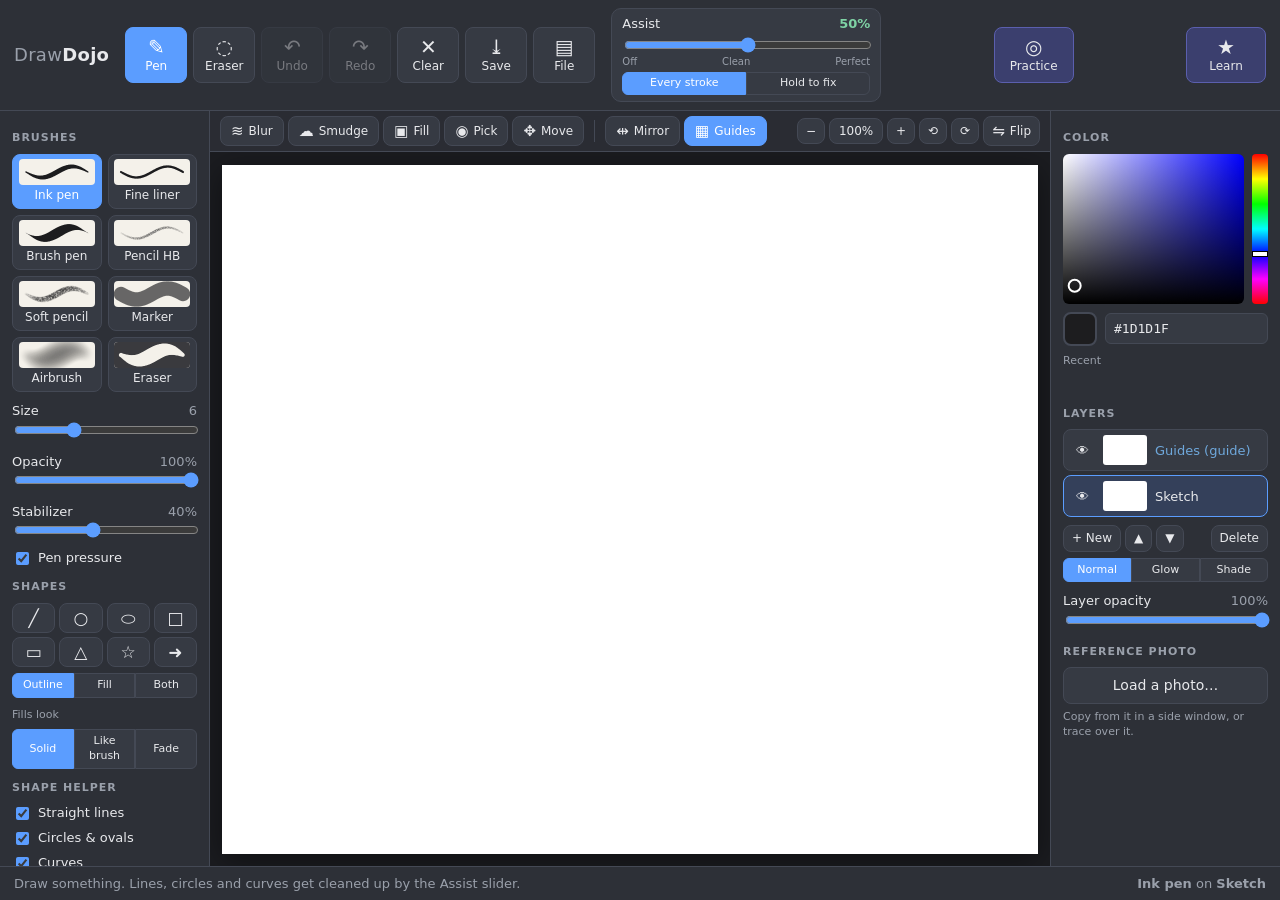
==== app.html @ 4cbd1ff7 "Add a landing page and move the app to app.html - index.html is now a public landing page (GitHub Pa" ====
<!doctype html>
<html lang="en">
<head>
<meta charset="utf-8">
<meta name="viewport" content="width=device-width, initial-scale=1">
<title>Draw Dojo</title>
<link rel="stylesheet" href="css/style.css">
</head>
<body>

<header id="topbar">
  <div class="brand">Draw<b>Dojo</b></div>

  <div class="bigbtns">
    <button class="big tool-btn" data-tool="pen" title="Pen (B)"><span class="ic">✎</span>Pen</button>
    <button class="big tool-btn" data-tool="eraser" title="Eraser (E)"><span class="ic">◌</span>Eraser</button>
    <button class="big" id="btnUndo" title="Undo (Ctrl+Z)"><span class="ic">↶</span>Undo</button>
    <button class="big" id="btnRedo" title="Redo (Ctrl+Y)"><span class="ic">↷</span>Redo</button>
    <button class="big" id="btnClear" title="Clear this layer"><span class="ic">✕</span>Clear</button>
    <button class="big" id="btnSave" title="Save as a picture, PNG (Ctrl+S)"><span class="ic">⤓</span>Save</button>
    <button class="big" id="btnFile" title="New drawing, open, save project"><span class="ic">▤</span>File</button>
  </div>
  <div id="filePop" class="pop" hidden>
    <button id="fNew">New drawing… <small>pick a format</small></button>
    <button id="fOpen">Open… <small>project or picture</small></button>
    <button id="fSaveProj">Save project <small>keeps layers</small></button>
    <div class="pop-note" id="autosaveNote">Your drawing is saved automatically in this browser.</div>
  </div>
  <input type="file" id="fileInput" accept=".drawdojo,.drawassist,.json,image/*" hidden>

  <div class="assist-box">
    <div class="assist-head">
      <span>Assist</span><b id="assistVal">50%</b>
    </div>
    <input type="range" id="assist" min="0" max="100" value="50">
    <div class="assist-scale"><span>Off</span><span>Clean</span><span>Perfect</span></div>
    <div class="seg" id="assistMode">
      <button data-mode="always" class="on" title="Correct every stroke when you lift the pen">Every stroke</button>
      <button data-mode="hold" title="Only correct when you hold the pen still at the end of the line">Hold to fix</button>
    </div>
  </div>

  <button class="big learn" id="btnPractice" title="Short drills with scores"><span class="ic">◎</span>Practice</button>
  <button class="big learn" id="btnLearn"><span class="ic">★</span>Learn</button>
</header>

<main>
  <aside id="left" class="panel">
    <h3>Brushes</h3>
    <div class="brush-grid" id="brushList"><!-- filled from App.brushes with live previews --></div>

    <label class="slider">Size <b id="sizeVal">6</b>
      <input type="range" id="size" min="0" max="100" value="31"></label>
    <label class="slider">Opacity <b id="opacityVal">100%</b>
      <input type="range" id="opacity" min="5" max="100" value="100"></label>
    <label class="slider">Stabilizer <b id="stabVal">40%</b>
      <input type="range" id="stab" min="0" max="95" value="40"></label>
    <label class="check"><input type="checkbox" id="pressure" checked> Pen pressure</label>

    <h3>Shapes</h3>
    <div class="shape-grid" id="shapeList">
      <button class="shape-btn" data-shape="line" title="Line">╱</button>
      <button class="shape-btn" data-shape="circle" title="Circle">○</button>
      <button class="shape-btn" data-shape="oval" title="Oval">⬭</button>
      <button class="shape-btn" data-shape="square" title="Square">□</button>
      <button class="shape-btn" data-shape="rect" title="Rectangle">▭</button>
      <button class="shape-btn" data-shape="triangle" title="Triangle">△</button>
      <button class="shape-btn" data-shape="star" title="Star">☆</button>
      <button class="shape-btn" data-shape="arrow" title="Arrow">➜</button>
    </div>
    <div class="seg small" id="shapeMode">
      <button data-mode="outline" class="on" title="Only the border, drawn with your current brush">Outline</button>
      <button data-mode="fill" title="Only the inside">Fill</button>
      <button data-mode="both" title="Border and inside">Both</button>
    </div>
    <div class="row-label">Fills look</div>
    <div class="seg small" id="fillStyle">
      <button data-style="solid" class="on" title="Fills are one flat color">Solid</button>
      <button data-style="brush" title="Fills look like your brush: pencil grain, soft airbrush, see-through marker">Like brush</button>
      <button data-style="fade" title="Fills fade out: full color where you tap, fading across the area. Great for skies and fog.">Fade</button>
    </div>

    <h3>Shape helper</h3>
    <label class="check"><input type="checkbox" id="fixLines" checked> Straight lines</label>
    <label class="check"><input type="checkbox" id="fixOvals" checked> Circles &amp; ovals</label>
    <label class="check"><input type="checkbox" id="fixCurves" checked> Curves</label>
    <label class="check"><input type="checkbox" id="fixShapes" checked> Triangles, boxes &amp; corners</label>
    <label class="check"><input type="checkbox" id="showGhost" checked> Show ghost &amp; score</label>
    <label class="check" title="Hold the pen still: on a line the eraser deletes it and a pen recolors it; on an empty area a pen fills it">
      <input type="checkbox" id="smartHold" checked> Hold still to pick a line</label>

    <div class="pressure-test">
      <span>Pressure</span><div class="pbar"><div id="pbarFill"></div></div>
    </div>
  </aside>

  <section id="stage">
    <div id="minibar">
      <button class="mini tool-btn" data-tool="blur" title="Blur brush"><span>≋</span>Blur</button>
      <button class="mini tool-btn" data-tool="smudge" title="Smudge brush"><span>☁</span>Smudge</button>
      <button class="mini tool-btn" data-tool="fill" title="Fill bucket"><span>▣</span>Fill</button>
      <button class="mini tool-btn" data-tool="picker" title="Eyedropper (I)"><span>◉</span>Pick</button>
      <button class="mini tool-btn" data-tool="move" title="Move (V): tap a line, or draw a loop around lines, then drag, resize or turn them"><span>✥</span>Move</button>
      <span class="sep"></span>
      <button class="mini toggle" id="btnMirror" title="Mirror mode (R)"><span>⇹</span>Mirror</button>
      <button class="mini toggle on" id="btnGuides" title="Show / hide guide layer (G)"><span>▦</span>Guides</button>
      <span class="view-ctl">
        <button class="mini" id="zoomOut" title="Zoom out (-)">−</button>
        <button class="mini zoom-val" id="zoomVal">100%</button>
        <button class="mini" id="zoomIn" title="Zoom in (+). Mouse wheel zooms too, Space+drag moves the page.">+</button>
        <button class="mini" id="rotL" title="Turn the page left (,)">⟲</button>
        <button class="mini" id="rotR" title="Turn the page right (.)">⟳</button>
        <button class="mini toggle" id="btnFlip" title="Flip the view (H). Only the view, your drawing isn't changed."><span>⇋</span>Flip</button>
      </span>
    </div>
    <div id="canvasWrap">
      <div id="paper"></div>
    </div>
  </section>

  <aside id="right" class="panel">
    <h3>Color</h3>
    <div class="picker">
      <canvas id="svBox" title="Drag to pick brightness and strength"></canvas>
      <canvas id="hueBar" title="Drag to pick the hue"></canvas>
    </div>
    <div class="color-row">
      <div id="curSwatch" title="Current color"></div>
      <input id="hexInput" maxlength="7" spellcheck="false" title="Type a hex color and press Enter">
    </div>
    <div class="sub">Recent</div>
    <div class="swatches recent" id="recent"></div>

    <h3>Layers</h3>
    <div id="layerList"></div>
    <div class="layer-actions">
      <button id="layerAdd" title="New layer">+ New</button>
      <button id="layerUp" title="Move up">▲</button>
      <button id="layerDown" title="Move down">▼</button>
      <button id="layerDel" title="Delete layer">Delete</button>
    </div>
    <div class="seg small" id="layerBlend" title="How this layer mixes with the layers under it">
      <button data-blend="normal" class="on">Normal</button>
      <button data-blend="screen" title="Brightens what is under it: neon, lights, glow">Glow</button>
      <button data-blend="multiply" title="Darkens what is under it: shadows">Shade</button>
    </div>
    <label class="slider">Layer opacity <b id="layerOpVal">100%</b>
      <input type="range" id="layerOp" min="0" max="100" value="100"></label>

    <h3>Reference photo</h3>
    <div id="refEmpty">
      <button id="refLoad" class="wide">Load a photo…</button>
      <small class="muted">Copy from it in a side window, or trace over it.</small>
    </div>
    <div id="refOn" hidden>
      <div class="seg" id="refMode">
        <button data-mode="window" title="Show the photo in a small window you can move">Side window</button>
        <button data-mode="trace" title="Put the photo faintly under your drawing">Trace</button>
      </div>
      <label class="slider" id="refOpRow"><span id="refOpLabel">Photo opacity</span> <b id="refOpVal">35%</b>
        <input type="range" id="refOp" min="5" max="100" value="35"></label>
      <div class="ref-btns">
        <button id="refAdjust" class="toggle" title="Drag to move the photo, mouse wheel to resize it">Move photo</button>
        <button id="refRemove">Remove</button>
      </div>
    </div>
    <input type="file" id="refInput" accept="image/*" hidden>
  </aside>
</main>

<footer id="bottombar">
  <div id="score">Draw something. Lines, circles and curves get cleaned up by the Assist slider.</div>
  <div id="hint"></div>
</footer>

<div id="lessonPanel" hidden>
  <div class="lp-head">
    <span id="lpTitle">Lesson</span>
    <span id="lpCount">1 / 6</span>
    <button id="lpExit" title="Stop lesson">✕</button>
  </div>
  <div id="lpText"></div>
  <div id="lpPalette" class="lp-palette"></div>
  <button id="lpUse" class="use-btn" hidden></button>
  <div id="lpStatus"></div>
  <div class="lp-btns">
    <button id="lpBack">◀ Back</button>
    <button id="lpRedo" title="Clear the guide layer and start this lesson over">Start over</button>
    <button id="lpNext" class="primary">Next ▶</button>
  </div>
</div>

<div id="refWin" hidden>
  <div class="rw-head" id="refWinHead"><span>Reference</span><button id="refWinClose" title="Close (the photo stays loaded)">✕</button></div>
  <img id="refWinImg" alt="Reference photo">
  <div class="rw-grip" id="refWinGrip" title="Drag to resize"></div>
</div>

<div id="drillPanel" class="float-panel" hidden>
  <div class="lp-head"><span id="dpTitle">Practice</span><span id="dpCount"></span><button id="dpExit" title="Stop">✕</button></div>
  <div id="dpText"></div>
  <div id="dpScores"></div>
  <div id="dpStatus"></div>
  <div class="lp-btns"><button id="dpRestart">Start over</button><button id="dpSkip" class="primary">Skip ▶</button></div>
</div>

<div id="learnModal" hidden>
  <div class="modal">
    <button class="modal-x" id="learnClose">✕</button>
    <h2 id="learnTitle">What do you want to draw?</h2>
    <div id="learnBody"></div>
  </div>
</div>

<div id="toast"></div>

<script src="js/core.js"></script>
<script src="js/brush.js"></script>
<script src="js/fill.js"></script>
<script src="js/items.js"></script>
<script src="js/color.js"></script>
<script src="js/shapes.js"></script>
<script src="js/methods.js"></script>
<script src="js/methods2.js"></script>
<script src="js/methods3.js"></script>
<script src="js/methods4.js"></script>
<script src="js/methods5.js"></script>
<script src="js/lesson.js"></script>
<script src="js/input.js"></script>
<script src="js/view.js"></script>
<script src="js/reference.js"></script>
<script src="js/move.js"></script>
<script src="js/drills.js"></script>
<script src="js/stamp.js"></script>
<script src="js/project.js"></script>
<script src="js/newdoc.js"></script>
<script src="js/ui.js"></script>
</body>
</html>
---- css/style.css ----
:root {
  --bg: #23252b;
  --panel: #2d3037;
  --panel2: #363a43;
  --line: #444955;
  --text: #e8e9ec;
  --muted: #9aa0ab;
  --accent: #5b9dff;
  --accent2: #7fd3a5;
  --guide: #6fa8dc;
  --warn: #ffb35b;
  --radius: 10px;
}
* { box-sizing: border-box; }
html, body { margin: 0; height: 100%; }
body {
  background: var(--bg);
  color: var(--text);
  font: 14px/1.35 "Segoe UI", system-ui, sans-serif;
  display: flex; flex-direction: column;
  overflow: hidden;
  user-select: none;
}
button {
  font: inherit; color: var(--text);
  background: var(--panel2); border: 1px solid var(--line);
  border-radius: 8px; padding: 6px 10px; cursor: pointer;
}
button:hover { border-color: #5c6372; background: #3d424c; }
button.on, .tool-btn.on { background: var(--accent); border-color: var(--accent); color: #fff; }
button.primary { background: var(--accent); border-color: var(--accent); color: #fff; }
button:disabled { opacity: .4; cursor: default; }

/* ---------- top bar ---------- */
#topbar {
  display: flex; align-items: center; gap: 16px;
  padding: 8px 14px; background: var(--panel); border-bottom: 1px solid var(--line);
}
.brand { font-size: 18px; letter-spacing: .3px; color: var(--muted); white-space: nowrap; }
.brand b { color: var(--text); }
.bigbtns { display: flex; gap: 6px; }
button.big {
  display: flex; flex-direction: column; align-items: center; justify-content: center;
  min-width: 62px; height: 56px; padding: 4px 8px; font-size: 12px;
}
button.big .ic { font-size: 20px; line-height: 1.1; }
button.learn { margin-left: auto; background: #3b3f6e; border-color: #5b5fae; min-width: 80px; }
button.learn:hover { background: #4a4f8a; }

.assist-box {
  display: flex; flex-direction: column; gap: 2px; width: 270px;
  background: var(--panel2); border: 1px solid var(--line); border-radius: var(--radius);
  padding: 6px 10px;
}
.assist-head { display: flex; justify-content: space-between; font-size: 13px; }
.assist-head b { color: var(--accent2); }
.assist-scale { display: flex; justify-content: space-between; font-size: 10px; color: var(--muted); margin-top: -2px; }
.seg { display: flex; gap: 0; margin-top: 2px; }
.seg button { flex: 1; font-size: 11px; padding: 3px 4px; border-radius: 0; }
.seg button:first-child { border-radius: 6px 0 0 6px; }
.seg button:last-child { border-radius: 0 6px 6px 0; }

input[type=range] { width: 100%; accent-color: var(--accent); }

/* ---------- layout ---------- */
main { flex: 1; display: flex; min-height: 0; }
.panel {
  width: 210px; flex: none; overflow-y: auto;
  background: var(--panel); padding: 8px 12px 16px;
}
#left { border-right: 1px solid var(--line); }
#right { border-left: 1px solid var(--line); width: 230px; }
.panel h3 {
  margin: 12px 0 8px; font-size: 11px; font-weight: 600;
  text-transform: uppercase; letter-spacing: 1px; color: var(--muted);
}
.slider { display: block; margin: 10px 0 2px; font-size: 13px; }
.slider b { float: right; color: var(--muted); font-weight: 500; }
.check { display: flex; align-items: center; gap: 6px; margin: 6px 0; font-size: 13px; cursor: pointer; }
.check input { accent-color: var(--accent); }
.sub { font-size: 11px; color: var(--muted); margin: 8px 0 4px; }

.brush-grid { display: grid; grid-template-columns: 1fr 1fr; gap: 6px; }
.brush { display: flex; flex-direction: column; align-items: center; gap: 2px; padding: 4px 3px 5px; font-size: 12px; }
.brush canvas { width: 76px; height: 26px; background: #f4f1ea; border-radius: 4px; }

.pressure-test { margin-top: 14px; font-size: 11px; color: var(--muted); }
.pbar { height: 6px; background: var(--panel2); border-radius: 3px; overflow: hidden; margin-top: 4px; }
#pbarFill { height: 100%; width: 0; background: var(--accent2); transition: width .05s; }

/* ---------- stage ---------- */
#stage { flex: 1; display: flex; flex-direction: column; min-width: 0; position: relative; }
#minibar {
  display: flex; gap: 4px; align-items: center; padding: 5px 10px;
  background: #2a2c33; border-bottom: 1px solid var(--line);
}
button.mini { display: flex; align-items: center; gap: 5px; padding: 4px 10px; font-size: 12px; }
button.mini span { font-size: 15px; }
.sep { width: 1px; height: 22px; background: var(--line); margin: 0 6px; }
#canvasWrap {
  flex: 1; position: relative; overflow: hidden;
  display: flex; align-items: center; justify-content: center;
  background: #1b1c20;
}
#paper {
  position: relative; background: #fff; isolation: isolate;
  box-shadow: 0 6px 30px rgba(0,0,0,.45);
}
#paper canvas { position: absolute; left: 0; top: 0; width: 100%; height: 100%; }
#paper canvas.input { touch-action: none; cursor: none; }

/* ---------- color ---------- */
.picker { display: flex; gap: 8px; height: 150px; }
#svBox { flex: 1; min-width: 0; height: 100%; border-radius: 6px; cursor: crosshair; touch-action: none; }
#hueBar { width: 16px; height: 100%; border-radius: 4px; cursor: ns-resize; touch-action: none; }
.color-row { display: flex; gap: 8px; align-items: center; margin-top: 8px; }
#curSwatch { width: 34px; height: 34px; border-radius: 8px; border: 2px solid var(--line); flex: none; }
#hexInput {
  flex: 1; min-width: 0; font: 13px Consolas, monospace; color: var(--text);
  background: var(--panel2); border: 1px solid var(--line); border-radius: 6px; padding: 7px 8px;
}
#hexInput:focus { outline: none; border-color: var(--accent); }
.swatches { display: grid; grid-template-columns: repeat(8, 1fr); gap: 4px; margin-top: 10px; }
.swatches.recent { margin-top: 0; min-height: 22px; }
.sw { aspect-ratio: 1; border-radius: 5px; border: 1px solid rgba(255,255,255,.15); cursor: pointer; padding: 0; }
.sw:hover { transform: scale(1.12); }
.sw.on { outline: 2px solid var(--accent); outline-offset: 1px; }

/* ---------- layers ---------- */
#layerList { display: flex; flex-direction: column; gap: 4px; }
.layer {
  display: flex; align-items: center; gap: 8px; padding: 5px 6px;
  background: var(--panel2); border: 1px solid var(--line); border-radius: 8px; cursor: pointer;
}
.layer.on { border-color: var(--accent); background: #34405a; }
.layer canvas.thumb { width: 44px; height: 30px; background: #fff; border-radius: 3px; flex: none; }
.layer .name { flex: 1; font-size: 13px; overflow: hidden; text-overflow: ellipsis; white-space: nowrap; }
.layer.guide .name { color: var(--guide); }
.layer .eye { padding: 2px 6px; font-size: 13px; background: none; border: none; }
.layer .eye.off { opacity: .35; }
.layer-actions { display: flex; gap: 4px; margin-top: 8px; }
.layer-actions button { padding: 4px 8px; font-size: 12px; }
.layer-actions #layerDel { margin-left: auto; }

/* ---------- bottom bar ---------- */
#bottombar {
  display: flex; gap: 20px; align-items: center; padding: 7px 14px; min-height: 34px;
  background: var(--panel); border-top: 1px solid var(--line); font-size: 13px;
}
#score { color: var(--muted); }
#score b { color: var(--accent2); }
#hint { margin-left: auto; color: var(--muted); }

/* ---------- lesson panel ---------- */
#lessonPanel {
  position: absolute; right: 250px; top: 140px; width: 300px; z-index: 20;
  background: rgba(40, 43, 52, .97); border: 1px solid #5b5fae; border-radius: 12px;
  padding: 12px 14px; box-shadow: 0 10px 30px rgba(0,0,0,.4);
}
.lp-head { display: flex; align-items: center; gap: 8px; font-size: 12px; color: var(--muted); }
#lpTitle { font-weight: 600; color: #b7b9ff; }
#lpCount { margin-left: auto; }
#lpExit { padding: 1px 7px; }
#lpText { margin: 10px 0 6px; font-size: 15px; line-height: 1.45; }
#lpText small { display: block; color: var(--muted); font-size: 12px; margin-top: 6px; }
#lpStatus { min-height: 18px; font-size: 12px; color: var(--accent2); }
.lp-btns { display: flex; gap: 6px; margin-top: 8px; }
.lp-btns #lpNext { margin-left: auto; }
#lpNext.pulse { animation: pulse 1s ease-in-out infinite; }
@keyframes pulse { 50% { box-shadow: 0 0 0 5px rgba(91,157,255,.35); } }

/* ---------- learn modal ---------- */
#learnModal {
  position: fixed; inset: 0; z-index: 50; background: rgba(10,10,15,.65);
  display: flex; align-items: center; justify-content: center;
}
#learnModal[hidden] { display: none; }
.modal {
  position: relative; width: min(860px, 94vw); max-height: 88vh; overflow-y: auto;
  background: var(--panel); border: 1px solid var(--line); border-radius: 16px; padding: 22px 26px;
}
.modal h2 { margin: 0 0 4px; font-size: 22px; }
.modal p.lead { margin: 0 0 16px; color: var(--muted); }
.modal-x { position: absolute; right: 14px; top: 14px; }
.cards { display: grid; grid-template-columns: repeat(auto-fill, minmax(180px, 1fr)); gap: 10px; }
.card {
  display: flex; flex-direction: column; align-items: flex-start; gap: 4px; text-align: left;
  padding: 14px; border-radius: 12px; min-height: 96px;
}
.card .em { font-size: 26px; }
.card b { font-size: 15px; }
.card small { color: var(--muted); font-size: 12px; }
.card.soon { opacity: .45; cursor: default; }
.levels { display: flex; gap: 8px; margin: 6px 0 18px; }
.levels button { flex: 1; padding: 10px; text-align: left; }
.levels button small { display: block; color: inherit; opacity: .75; font-size: 11px; }
.back-link { margin-bottom: 12px; padding: 3px 10px; font-size: 12px; }

/* ---------- toast ---------- */
#toast {
  position: fixed; left: 50%; bottom: 60px; transform: translateX(-50%) translateY(20px);
  background: #111; color: #fff; padding: 8px 16px; border-radius: 20px; font-size: 13px;
  opacity: 0; pointer-events: none; transition: all .25s; z-index: 60;
}
#toast.show { opacity: .92; transform: translateX(-50%) translateY(0); }

/* ---------- view controls ---------- */
.view-ctl { margin-left: auto; display: flex; gap: 4px; align-items: center; }
.view-ctl button.mini { padding: 4px 8px; }
.zoom-val { min-width: 54px; justify-content: center; }
#paper { transform-origin: 50% 50%; will-change: transform; }
#canvasWrap.can-pan canvas.input { cursor: grab; }
#canvasWrap.panning canvas.input { cursor: grabbing; }

/* ---------- file popover ---------- */
#topbar { position: relative; }
.pop {
  position: absolute; top: 70px; z-index: 40; width: 230px;
  display: flex; flex-direction: column; gap: 4px; padding: 8px;
  background: var(--panel2); border: 1px solid var(--line); border-radius: 10px;
  box-shadow: 0 10px 30px rgba(0,0,0,.45);
}
.pop[hidden] { display: none; }
.pop button { text-align: left; padding: 8px 10px; }
.pop button small { color: var(--muted); margin-left: 4px; }
.pop-note { font-size: 11px; color: var(--muted); padding: 4px 4px 0; }

/* ---------- reference photo ---------- */
button.wide { width: 100%; padding: 8px; }
small.muted { display: block; color: var(--muted); font-size: 11px; margin-top: 6px; }
.ref-btns { display: flex; gap: 6px; margin-top: 8px; }
.ref-btns button { flex: 1; font-size: 12px; }
#refWin {
  position: fixed; left: 240px; top: 170px; width: 280px; height: 240px; z-index: 30;
  display: flex; flex-direction: column; overflow: hidden; pointer-events: none;
  background: #1b1c20; border: 1px solid var(--line); border-radius: 10px; box-shadow: 0 10px 30px rgba(0,0,0,.45);
}
#refWin[hidden] { display: none; }
.rw-head { display: flex; align-items: center; padding: 4px 6px 4px 10px; font-size: 12px; color: var(--muted); cursor: move; background: var(--panel); }
.rw-head button { margin-left: auto; padding: 1px 7px; }
#refWinImg { flex: 1; min-height: 0; width: 100%; object-fit: contain; pointer-events: none; }

/* ---------- practice panel ---------- */
.float-panel {
  position: absolute; right: 250px; top: 140px; width: 300px; z-index: 20;
  background: rgba(40, 43, 52, .97); border: 1px solid #5b5fae; border-radius: 12px;
  padding: 12px 14px; box-shadow: 0 10px 30px rgba(0,0,0,.4);
}
.float-panel[hidden] { display: none; }
#dpTitle { font-weight: 600; color: #b7b9ff; }
#dpCount { margin-left: auto; }
#dpExit { padding: 1px 7px; }
#dpText { margin: 10px 0 8px; font-size: 15px; line-height: 1.45; }
#dpScores { display: flex; gap: 3px; height: 34px; align-items: flex-end; margin: 6px 0; }
#dpScores i { flex: 1; background: var(--accent2); border-radius: 2px 2px 0 0; min-height: 2px; }
#dpScores i.empty { background: var(--line); height: 4px !important; }
#dpStatus { min-height: 18px; font-size: 12px; color: var(--accent2); }
#dpSkip { margin-left: auto; }
.spark { display: flex; gap: 2px; height: 26px; align-items: flex-end; margin-top: 8px; width: 100%; }
.spark i { flex: 1; max-width: 10px; background: var(--accent2); opacity: .8; border-radius: 1px; }
.card .best { color: var(--accent2); font-size: 12px; margin-top: 4px; }

/* ---------- shapes ---------- */
.shape-grid { display: grid; grid-template-columns: repeat(4, 1fr); gap: 4px; }
.shape-btn { font-size: 17px; padding: 4px 0; line-height: 1.2; }
.seg.small { margin-top: 6px; }
.seg.small button { font-size: 11px; padding: 4px 2px; }
.row-label { font-size: 11px; color: var(--muted); margin: 10px 0 0; }

#refWin .rw-head, #refWin .rw-grip { pointer-events: auto; }
.rw-grip { position: absolute; right: 0; bottom: 0; width: 18px; height: 18px; cursor: nwse-resize;
  background: linear-gradient(135deg, transparent 50%, rgba(255,255,255,.45) 50%, rgba(255,255,255,.45) 60%, transparent 60%, transparent 72%, rgba(255,255,255,.45) 72%, rgba(255,255,255,.45) 82%, transparent 82%); }

/* ---------- lesson extras ---------- */
.lp-palette { display: flex; gap: 4px; align-items: center; flex-wrap: wrap; margin: 4px 0; }
.lp-palette:empty { display: none; }
.lp-palette span { font-size: 11px; color: var(--muted); margin-right: 4px; }
.lp-palette .sw { width: 22px; height: 22px; aspect-ratio: auto; }
.use-btn { width: 100%; text-align: left; margin: 6px 0 2px; font-size: 12px; background: #34405a; border-color: #4b6aa8; display: flex; align-items: center; gap: 6px; }
.use-btn[hidden] { display: none; }
.use-btn i { width: 14px; height: 14px; border-radius: 3px; flex: none; border: 1px solid rgba(255,255,255,.3); }
.adv-title { margin-top: 18px; font-size: 13px; color: #b7b9ff; }

/* ---------- new drawing formats ---------- */
.fmt-card { align-items: center; text-align: center; }
.fmt-box { width: 56px; height: 56px; display: flex; align-items: center; justify-content: center; }
.fmt { display: block; border: 2px solid #b7b9ff; border-radius: 3px; background: rgba(183, 185, 255, .12); }
.custom-size { display: flex; gap: 8px; align-items: center; flex-wrap: wrap; margin-top: 16px; font-size: 13px; color: var(--muted); }
.custom-size span:first-child { color: var(--text); margin-right: 6px; }
.custom-size input { width: 80px; font: inherit; color: var(--text); background: var(--panel2); border: 1px solid var(--line); border-radius: 6px; padding: 6px 8px; }
.custom-size button { margin-left: 4px; }
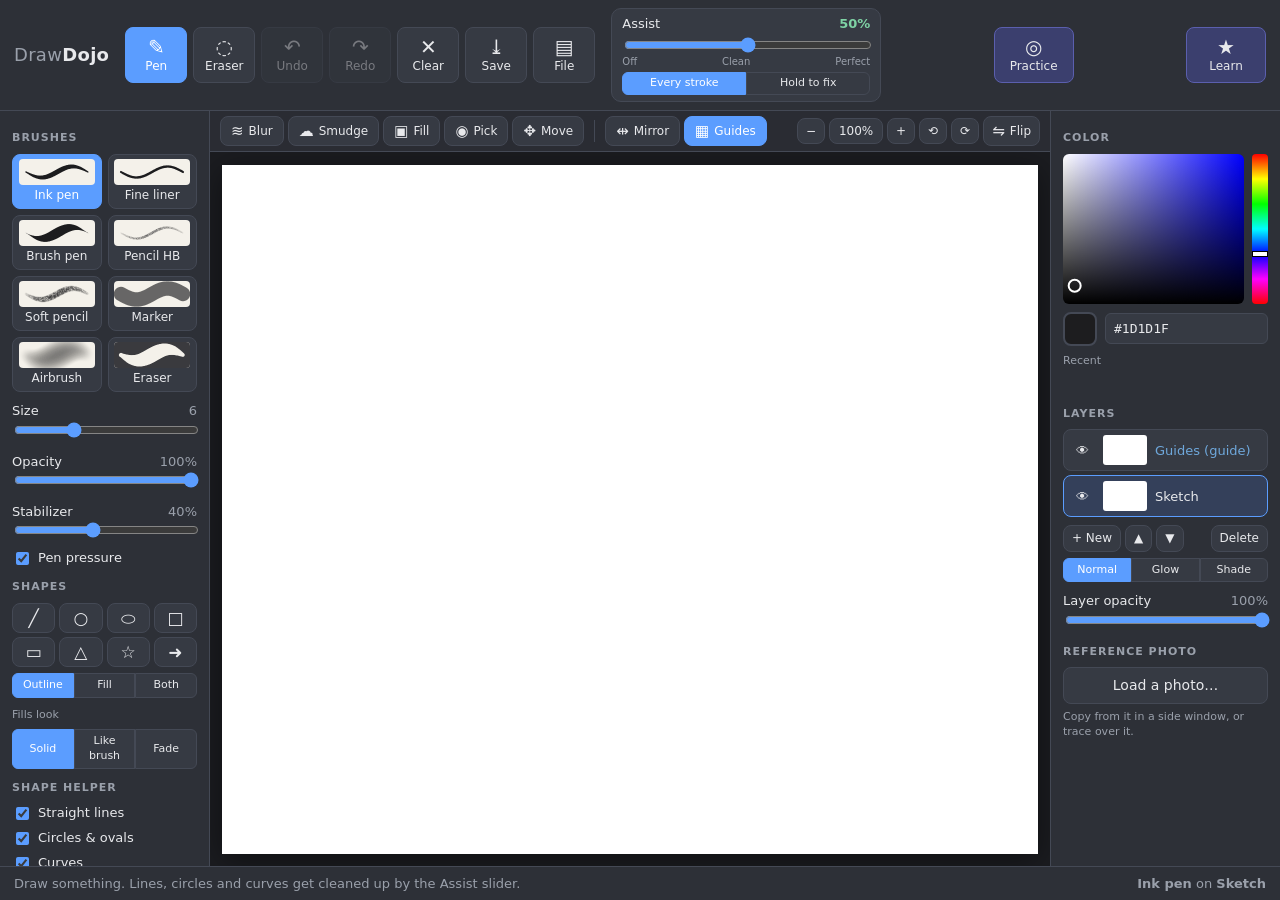
==== commit ae908e74: "Visible cursor on dark colors; movable lesson and practice panels - The pointer (brush circle, cross" ====
--- a/app.html
+++ b/app.html
@@ -234,6 +234,7 @@
 <script src="js/stamp.js"></script>
 <script src="js/project.js"></script>
 <script src="js/newdoc.js"></script>
+<script src="js/float.js"></script>
 <script src="js/ui.js"></script>
 </body>
 </html>
--- a/css/style.css
+++ b/css/style.css
@@ -153,7 +153,7 @@
 
 /* ---------- lesson panel ---------- */
 #lessonPanel {
-  position: absolute; right: 250px; top: 140px; width: 300px; z-index: 20;
+  position: fixed; right: 250px; top: 140px; width: 300px; z-index: 20;
   background: rgba(40, 43, 52, .97); border: 1px solid #5b5fae; border-radius: 12px;
   padding: 12px 14px; box-shadow: 0 10px 30px rgba(0,0,0,.4);
 }
@@ -242,7 +242,7 @@
 
 /* ---------- practice panel ---------- */
 .float-panel {
-  position: absolute; right: 250px; top: 140px; width: 300px; z-index: 20;
+  position: fixed; right: 250px; top: 140px; width: 300px; z-index: 20;
   background: rgba(40, 43, 52, .97); border: 1px solid #5b5fae; border-radius: 12px;
   padding: 12px 14px; box-shadow: 0 10px 30px rgba(0,0,0,.4);
 }
@@ -289,3 +289,11 @@
 .custom-size span:first-child { color: var(--text); margin-right: 6px; }
 .custom-size input { width: 80px; font: inherit; color: var(--text); background: var(--panel2); border: 1px solid var(--line); border-radius: 6px; padding: 6px 8px; }
 .custom-size button { margin-left: 4px; }
+
+/* ---------- movable panels ---------- */
+.lp-head { cursor: move; touch-action: none; user-select: none; }
+.lp-head button { cursor: pointer; }
+.lp-min { padding: 0 8px; line-height: 1.3; }
+.panel-mini > :not(.lp-head) { display: none !important; }
+.panel-mini { padding-bottom: 10px; }
+#lessonPanel.dragging, .float-panel.dragging { opacity: .85; box-shadow: 0 16px 40px rgba(0,0,0,.6); }
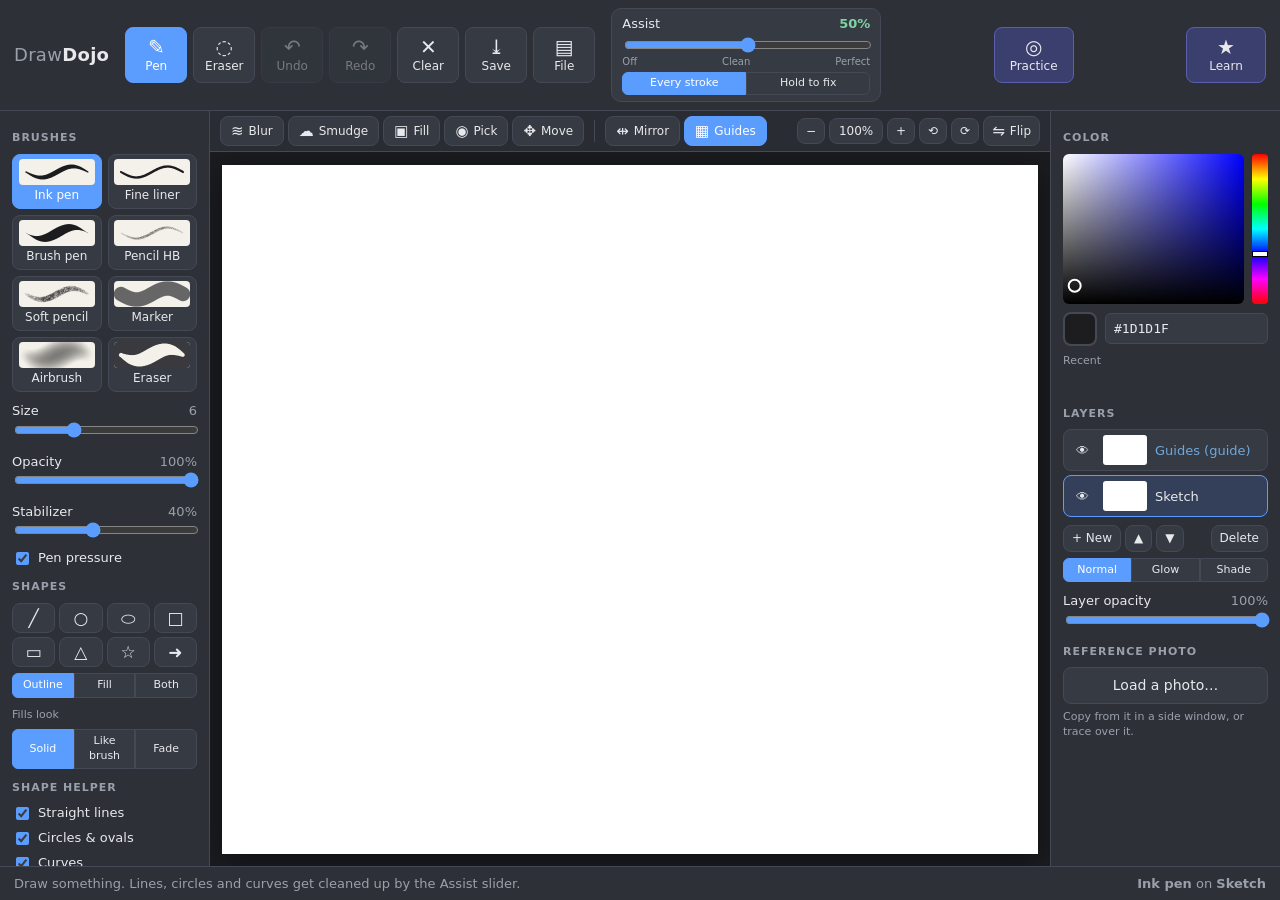
==== commit 1054765c: "Lessons: separate Hints toggle; hidden guides come back when needed - New Hints button in the lesson" ====
--- a/app.html
+++ b/app.html
@@ -177,6 +177,7 @@
   <div class="lp-head">
     <span id="lpTitle">Lesson</span>
     <span id="lpCount">1 / 6</span>
+    <button id="lpHints" class="toggle on" title="Show or hide the lesson hints (the orange and blue dashed lines). Your own lines stay.">Hints</button>
     <button id="lpExit" title="Stop lesson">✕</button>
   </div>
   <div id="lpText"></div>
--- a/css/style.css
+++ b/css/style.css
@@ -297,3 +297,13 @@
 .panel-mini > :not(.lp-head) { display: none !important; }
 .panel-mini { padding-bottom: 10px; }
 #lessonPanel.dragging, .float-panel.dragging { opacity: .85; box-shadow: 0 16px 40px rgba(0,0,0,.6); }
+
+/* ---------- selection bar (Move tool) ---------- */
+.sel-bar {
+  position: absolute; top: 48px; left: 50%; transform: translateX(-50%); z-index: 15;
+  display: flex; gap: 4px; align-items: center; padding: 5px 6px 5px 12px; white-space: nowrap;
+  background: rgba(40, 43, 52, .96); border: 1px solid #4b6aa8; border-radius: 10px; box-shadow: 0 8px 24px rgba(0,0,0,.4);
+}
+.sel-bar[hidden] { display: none; }
+.sel-bar button { padding: 4px 10px; font-size: 12px; }
+.sel-info { color: var(--muted); font-size: 12px; margin-right: 6px; }
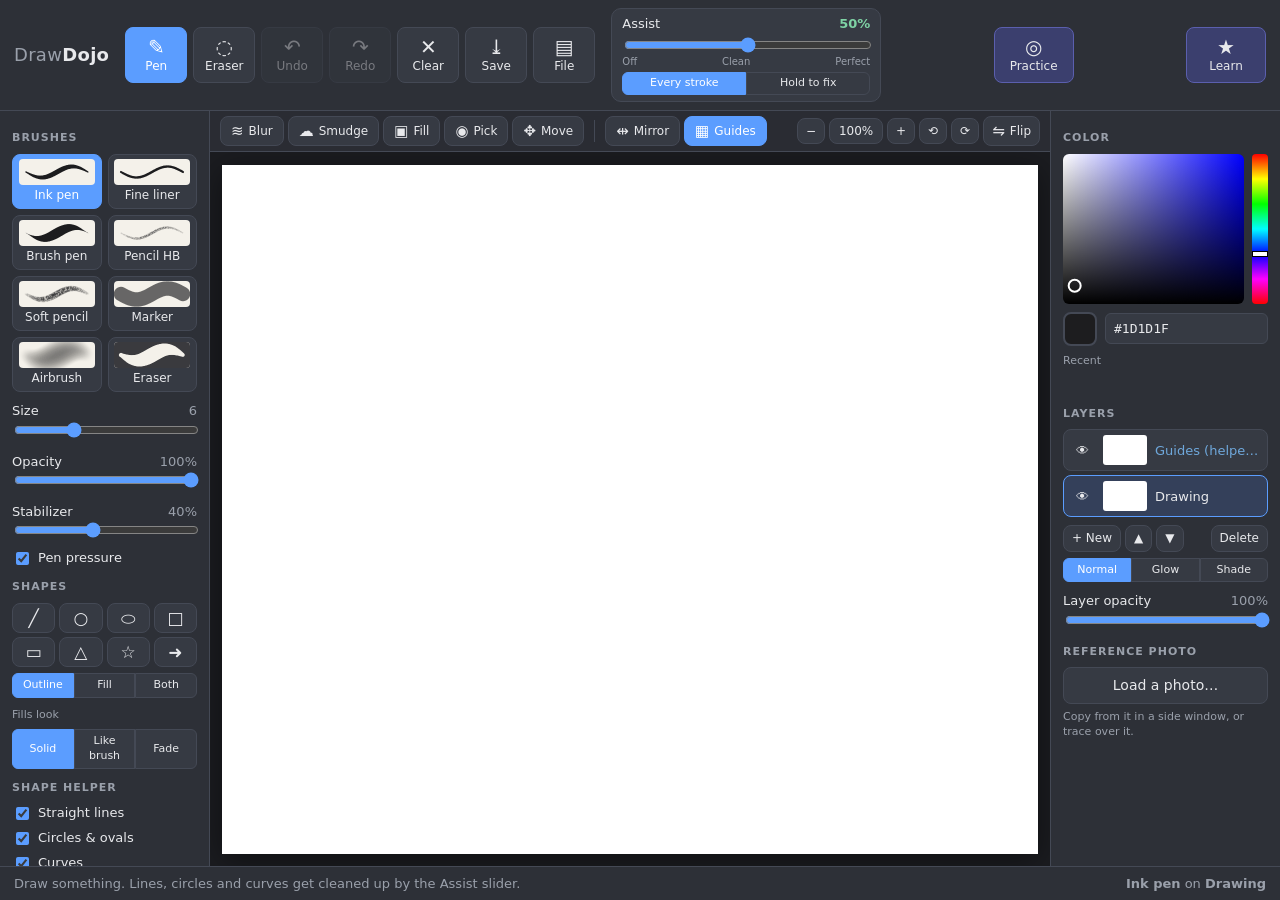
==== commit 8aa6f08d: "Guides layer shows only helper lines; lessons use real layers - Guides is no longer a drawing layer:" ====
--- a/app.html
+++ b/app.html
@@ -103,7 +103,7 @@
       <button class="mini tool-btn" data-tool="move" title="Move (V): tap a line, or draw a loop around lines, then drag, resize or turn them"><span>✥</span>Move</button>
       <span class="sep"></span>
       <button class="mini toggle" id="btnMirror" title="Mirror mode (R)"><span>⇹</span>Mirror</button>
-      <button class="mini toggle on" id="btnGuides" title="Show / hide guide layer (G)"><span>▦</span>Guides</button>
+      <button class="mini toggle on" id="btnGuides" title="Show / hide the helper lines (G)"><span>▦</span>Guides</button>
       <span class="view-ctl">
         <button class="mini" id="zoomOut" title="Zoom out (-)">−</button>
         <button class="mini zoom-val" id="zoomVal">100%</button>
@@ -177,7 +177,7 @@
   <div class="lp-head">
     <span id="lpTitle">Lesson</span>
     <span id="lpCount">1 / 6</span>
-    <button id="lpHints" class="toggle on" title="Show or hide the lesson hints (the orange and blue dashed lines). Your own lines stay.">Hints</button>
+    <button id="lpHints" class="toggle on" title="Show or hide the helper lines (same as G). Your own lines always stay.">Hints</button>
     <button id="lpExit" title="Stop lesson">✕</button>
   </div>
   <div id="lpText"></div>
@@ -186,7 +186,7 @@
   <div id="lpStatus"></div>
   <div class="lp-btns">
     <button id="lpBack">◀ Back</button>
-    <button id="lpRedo" title="Clear the guide layer and start this lesson over">Start over</button>
+    <button id="lpRedo" title="Clear the Sketch lines layer and start this lesson over">Start over</button>
     <button id="lpNext" class="primary">Next ▶</button>
   </div>
 </div>
